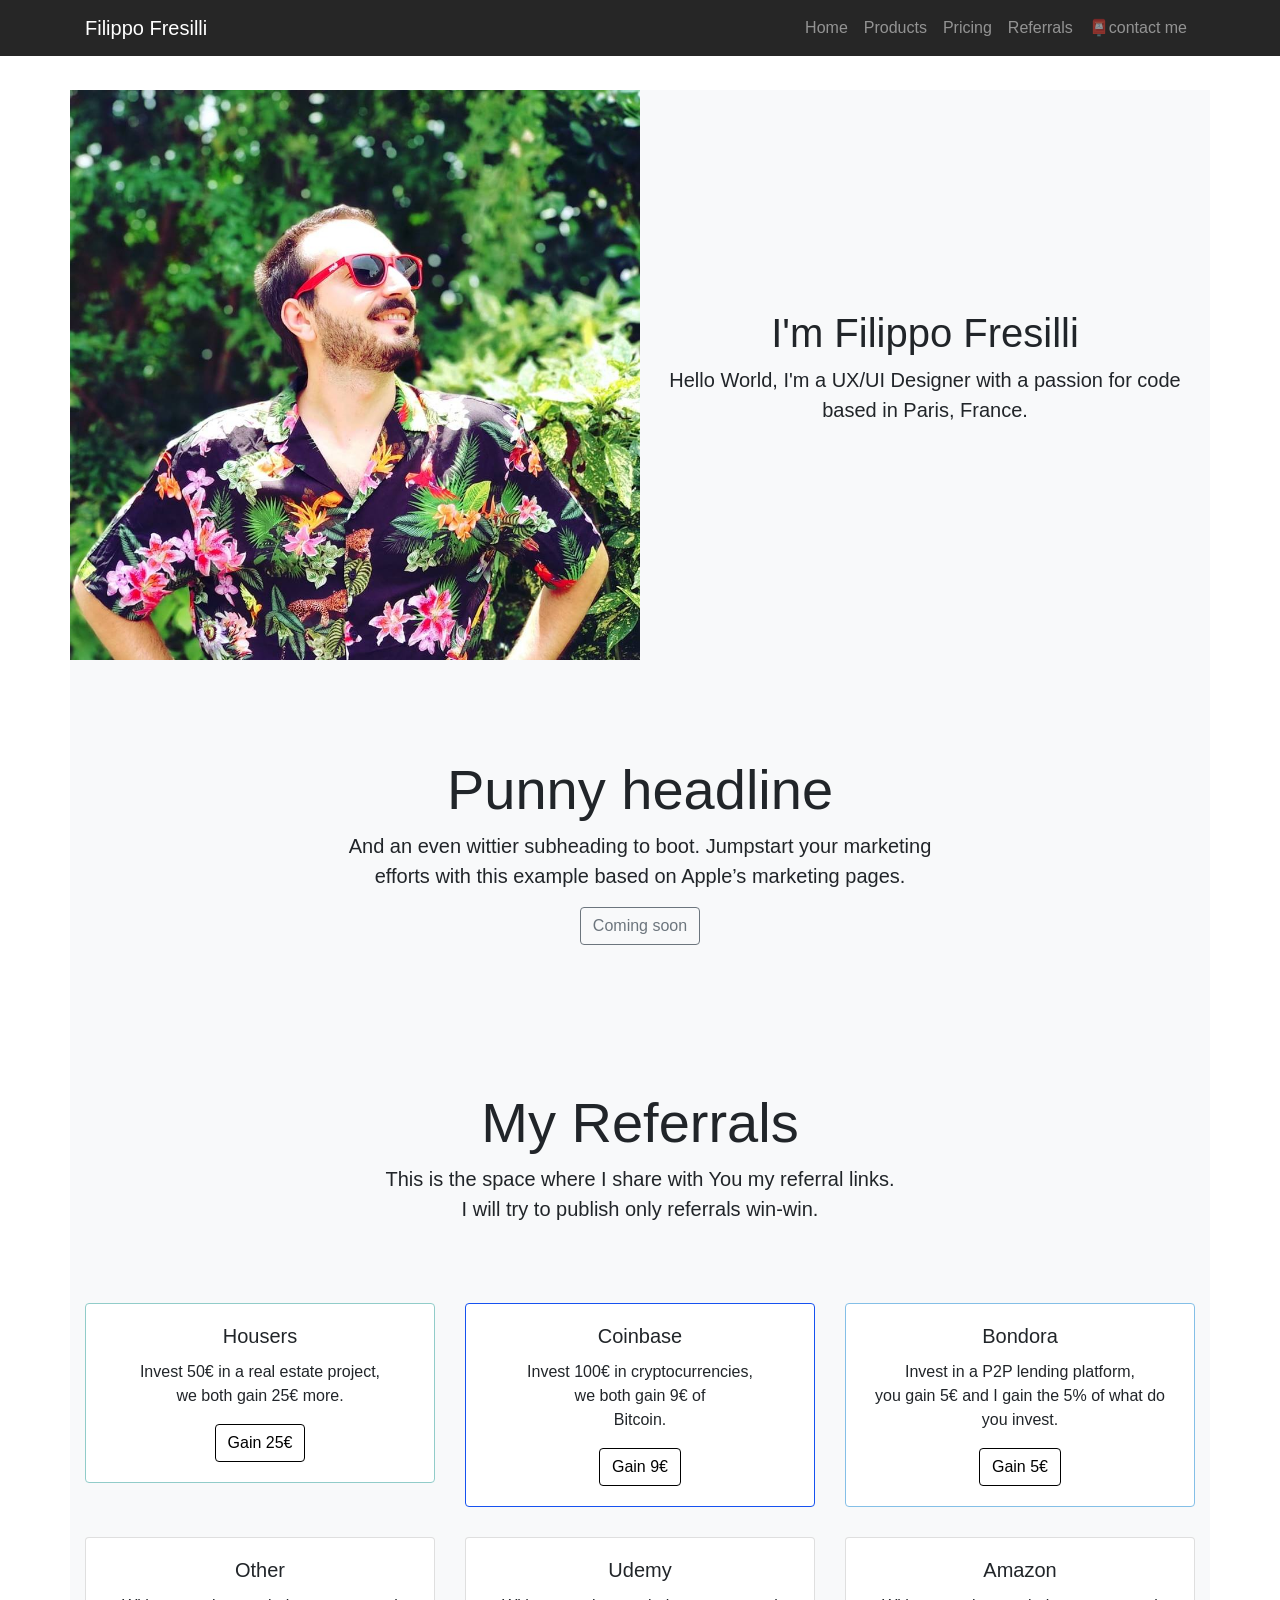
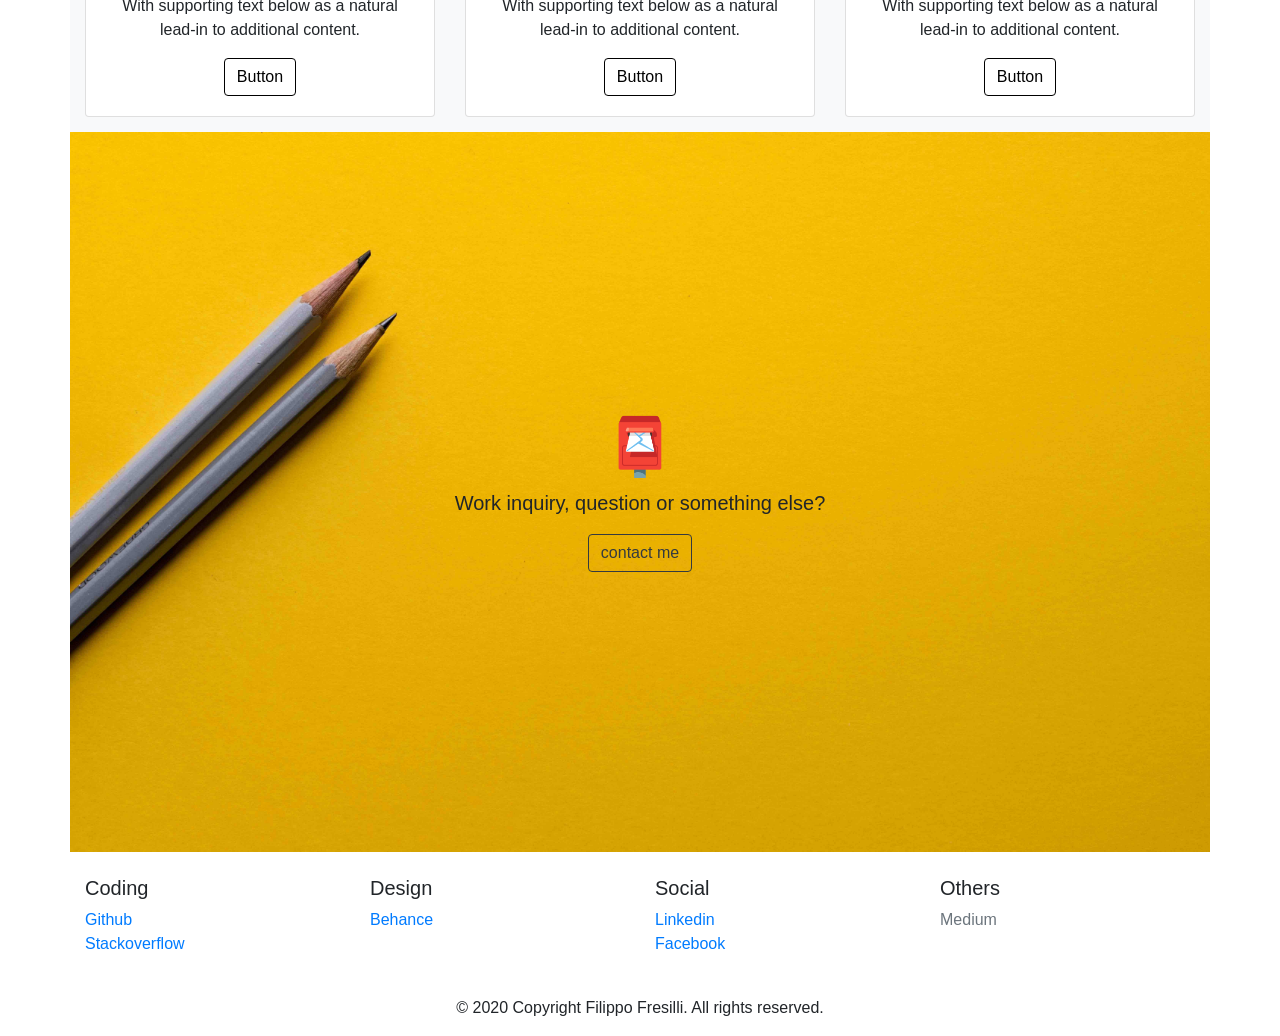
==== index.html @ 0ba167be "updated links" ====
<!DOCTYPE html>
<html lang="en">
  <head>
    <meta charset="UTF-8" />

    <!--====== Title ======-->
    <title>Filippo Fresilli</title>

    <meta name="description" content="Filippo Fresilli website" />
    <meta name="viewport" content="width=device-width, initial-scale=1.0" />

    <!--====== Favicon Icon ======-->
    <link
      rel="shortcut icon"
      href="assets/images/favicon.png"
      type="image/png"
    />

    <!--====== Style CSS ======-->
    <link rel="stylesheet" type="text/css" href="style.css" />

    <!-- Bootstrap CSS -->
    <link
      rel="stylesheet"
      href="https://stackpath.bootstrapcdn.com/bootstrap/4.4.1/css/bootstrap.min.css"
      integrity="sha384-Vkoo8x4CGsO3+Hhxv8T/Q5PaXtkKtu6ug5TOeNV6gBiFeWPGFN9MuhOf23Q9Ifjh"
      crossorigin="anonymous"
    />
    <link
      rel="stylesheet"
      href="https://cdnjs.cloudflare.com/ajax/libs/font-awesome/4.7.0/css/font-awesome.min.css"
    />
  </head>
  <body>
    <!------- Header -------->
    <header class="site-header fixed-top">
      <!------- Navbar -------->
      <nav class="navbar navbar-expand-md navbar-dark">
        <div class="container">
          <a class="navbar-brand mb-0 h1" href="#">Filippo Fresilli</a>
          <button
            class="navbar-toggler"
            type="button"
            data-toggle="collapse"
            data-target="#navbarNav"
            aria-controls="navbarNav"
            aria-expanded="false"
            aria-label="Toggle navigation"
          >
            <span class="navbar-toggler-icon"></span>
          </button>
          <div
            class="collapse navbar-collapse justify-content-end"
            id="navbarNav"
          >
            <ul class="navbar-nav">
              <li class="nav-item">
                <a class="nav-link" href="#">Home</a>
              </li>
              <li class="nav-item">
                <a class="nav-link" href="#">Products</a>
              </li>
              <li class="nav-item">
                <a class="nav-link" href="#">Pricing</a>
              </li>
              <li class="nav-item">
                <a class="nav-link" href="#referrals">Referrals</a>
              </li>
              <li class="nav-item">
                <a class="nav-link" href="#contact">📮contact me</a>
              </li>
            </ul>
          </div>
        </div>
      </nav>
    </header>
    <main class="mt-90px">
      <!------- Home -------->
      <div
        id="home"
        class="container d-flex align-items-center flex-wrap position-relative overflow-hidden bg-light p-0"
      >
        <div class="col-md p-0">
          <picture class="">
            <img
              class="img-fluid"
              src="assets/images/bg/filippofresilli_profile.jpg"
              alt="Sex symbol with hawaiian shirt"
            />
          </picture>
        </div>
        <!-- <div class="col-6 mr-md-3 pt-3 px-3 pt-md-5 px-md-5 overflow-hidden profile-picture">
    </div> -->
        <div class="col-md bg-light p-0 text-center overflow-hidden">
          <div class="my-3 p-3">
            <h1 class="display-5">I'm Filippo Fresilli</h1>
            <p class="lead">
              Hello World, I'm a UX/UI Designer with a passion for code based in Paris, France.
            </p>
          </div>
        </div>
      </div>
      <!------- Something -------->
      <div
        class="container position-relative overflow-hidden p-3 p-md-5 text-center bg-light"
      >
        <div class="col-md-8 p-lg-5 mx-auto">
          <h2 class="display-4 font-weight-normal">Punny headline</h2>
          <p class="lead font-weight-normal">
            And an even wittier subheading to boot. Jumpstart your marketing
            efforts with this example based on Apple’s marketing pages.
          </p>
          <a class="btn btn-outline-secondary" href="#">Coming soon</a>
        </div>
      </div>
      <!------- Referrals -------->
      <div
        class="container position-relative overflow-hidden text-center bg-light"
        id="referrals"
      >
        <div class="p-lg-5 mx-auto">
          <h2 class="display-4 font-weight-normal">My Referrals</h2>
          <p class="lead font-weight-normal">
            This is the space where I share with You my referral links. <br />
            I will try to publish only referrals win-win.
          </p>
        </div>
        <div class="row">
          <!------- Housers -------->
          <div class="col-sm-4 py-15px">
            <div class="housers card">
              <div class="card-body">
                <h5 class="card-title">Housers</h5>
                <p class="card-text">
                  Invest 50€ in a real estate project,<br />
                  we both gain 25€ more.
                </p>
                <a
                  href="http://bit.ly/2mTTSeQ"
                  class="btn btn-cards"
                  target="_blank"
                  >Gain 25€</a
                >
              </div>
            </div>
          </div>
          <!------- Coinbase -------->
          <div class="col-sm-4 py-15px">
            <div class="coinbase card">
              <div class="card-body">
                <h5 class="card-title">Coinbase</h5>
                <p class="card-text">
                  Invest 100€ in cryptocurrencies,<br />
                  we both gain 9€ of <br />Bitcoin.
                </p>
                <a
                  href="https://www.coinbase.com/join/5890622b39e5ce7dceca5818"
                  class="btn btn-cards"
                  target="_blank"
                  >Gain 9€</a
                >
              </div>
            </div>
          </div>
          <!------- Bondora -------->
          <div class="col-sm-4 py-15px">
            <div class="bondora card">
              <div class="card-body">
                <h5 class="card-title">Bondora</h5>
                <p class="card-text">
                  Invest in a P2P lending platform,<br />
                  you gain 5€ and I gain the 5% of what do you invest.
                </p>
                <a
                  href="https://bondora.com/ref/filippof10"
                  class="btn btn-cards"
                  target="_blank"
                  >Gain 5€</a
                >
              </div>
            </div>
          </div>
          <!------- Others -------->
          <div class="col-sm-4 py-15px">
            <div class="card">
              <div class="card-body">
                <h5 class="card-title">Other</h5>
                <p class="card-text">
                  With supporting text below as a natural lead-in to additional
                  content.
                </p>
                <a href="#" class="btn btn-cards">Button</a>
              </div>
            </div>
          </div>
          <!------- Udemy -------->
          <div class="col-sm-4 py-15px">
            <div class="card">
              <div class="card-body">
                <h5 class="card-title">Udemy</h5>
                <p class="card-text">
                  With supporting text below as a natural lead-in to additional
                  content.
                </p>
                <a href="#" class="btn btn-cards">Button</a>
              </div>
            </div>
          </div>
          <!------- Amazon -------->
          <div class="col-sm-4 py-15px">
            <div class="card">
              <div class="card-body">
                <h5 class="card-title">Amazon</h5>
                <p class="card-text">
                  With supporting text below as a natural lead-in to additional
                  content.
                </p>
                <a href="#" class="btn btn-cards" target="_blank">Button</a>
              </div>
            </div>
          </div>
        </div>
      </div>
      <!------- Contact me ------->
      <div
        class="container d-flex justify-content-center align-items-center position-relative overflow-hidden text-center bg-image"
        id="contact"
      >
        <div class="">
          <h2 class="display-4 font-weight-normal">📮</h2>
          <p class="lead font-weight-normal">
            Work inquiry, question or something else?
          </p>
          <a
            class="btn btn-outline-dark"
            href="mailto: filippo.fresilli@gmail.com"
            >contact me</a
          >
        </div>
      </div>
    </main>

    <!-------- Footer ------->
    <footer class="container mt-auto py-4">
      <div class="row">
        <div class="col-6 col-md">
          <h5>Coding</h5>
          <ul class="list-unstyled text-small">
            <li>
              <!--Github-->
              <a href="https://github.com/filippo-fresilli" target="_blank">Github</a>
            </li>
            <li>
              <!--Stackoverflow-->
              <a href="" target="_blank">Stackoverflow</a>
            </li>
          </ul>
        </div>
        <div class="col-6 col-md">
          <h5>Design</h5>
          <ul class="list-unstyled text-small">
            <li>
              <!--Behance-->
              <a href="https://www.behance.net/filippofresilli" target="_blank"
                >Behance</a
              >
            </li>
          </ul>
        </div>
        <div class="col-6 col-md">
          <h5>Social</h5>
          <ul class="list-unstyled text-small">
            <li>
              <!--Linkedin-->
              <a
                href="https://www.linkedin.com/in/filippofresilli/"
                target="_blank"
                >Linkedin</a
              >
            </li>
            <li>
              <!--Facebook-->
              <a
                href="https://www.facebook.com/filippo.fresilli/"
                target="_blank"
              >
                Facebook
              </a>
            </li>
          </ul>
        </div>
        <div class="col-6 col-md">
          <h5>Others</h5>
          <ul class="list-unstyled text-small">
            <li><a class="text-muted" href="#">Medium</a></li>
          </ul>
        </div>
      </div>
    </footer>
    <div class="container text-center">
      <p>© 2020 Copyright Filippo Fresilli. All rights reserved.</p>
    </div>
    <!--<footer class="container">
      <div class="d-flex justify-content-center">
        <p>
        <a href="https://www.linkedin.com/in/filippofresilli/" target="_blank">Linkedin</a>
        &nbsp; | &nbsp;
        <a href="https://www.behance.net/filippo_fre" target="_blank">Behance</a>
        &nbsp; | &nbsp; 
        <a href="https://github.com/filippofre" target="_blank">Github</a>
        &nbsp; | &nbsp; 
        <a href="" target="_blank">Stackoverflow</a>
        &nbsp; | &nbsp; 
        <a href="https://www.facebook.com/filippo.fresilli/" target="_blank">Facebook</a>
        </p>
      </div>
      <div class="d-flex justify-content-center">
      <p>Made on 2020 by Filippo Fresilli, during COVID-19 quarantine.</p>
    </div>
    </footer> -->

    <!-- Optional JavaScript -->
    <script src="main.js"></script>
    <!-- jQuery first, then Popper.js, then Bootstrap JS -->
    <script
      src="https://code.jquery.com/jquery-3.4.1.slim.min.js"
      integrity="sha384-J6qa4849blE2+poT4WnyKhv5vZF5SrPo0iEjwBvKU7imGFAV0wwj1yYfoRSJoZ+n"
      crossorigin="anonymous"
    ></script>
    <script
      src="https://cdn.jsdelivr.net/npm/popper.js@1.16.0/dist/umd/popper.min.js"
      integrity="sha384-Q6E9RHvbIyZFJoft+2mJbHaEWldlvI9IOYy5n3zV9zzTtmI3UksdQRVvoxMfooAo"
      crossorigin="anonymous"
    ></script>
    <script
      src="https://stackpath.bootstrapcdn.com/bootstrap/4.4.1/js/bootstrap.min.js"
      integrity="sha384-wfSDF2E50Y2D1uUdj0O3uMBJnjuUD4Ih7YwaYd1iqfktj0Uod8GCExl3Og8ifwB6"
      crossorigin="anonymous"
    ></script>
  </body>
</html>
---- style.css ----
.mt-90px {
  margin-top: 90px;
}

.py-15px {
  padding-top: 15px;
  padding-bottom: 15px;
}

.site-header {
  background-color: rgba(0, 0, 0, 0.85);
  -webkit-backdrop-filter: saturate(180%) blur(20px);
  backdrop-filter: saturate(180%) blur(20px);
}

.bg-image {
  background-image: url("assets/images/bg/joanna-kosinska-compressed.jpg");
  background-size: cover;
  min-height: 80vh;
}

.profile-picture {
  background-image: url("assets/images/bg/filippofresilli_profile.jpg");
  background-size: cover;
}

/* colors referrals */

.btn-cards {
  color: #000 !important;
  background-color: #fff !important;
  border-color: #000 !important;
}

/* mouse over link */
.btn-cards:hover {
  color: #fff !important;
  background-color: #fd7b61 !important;
  border-color: #fff !important;
}

/* coinbase */

.coinbase {
  border-color: #1652f0 !important;
}

/* visited link
.btn-coinbase:visited {
  background-color: green !important;
} */

/* housers */

.housers {
  border-color: #91ccc9 !important;
}

/* bondora */
.bondora {
  border-color: #84bfe7 !important;
}

/* footer */
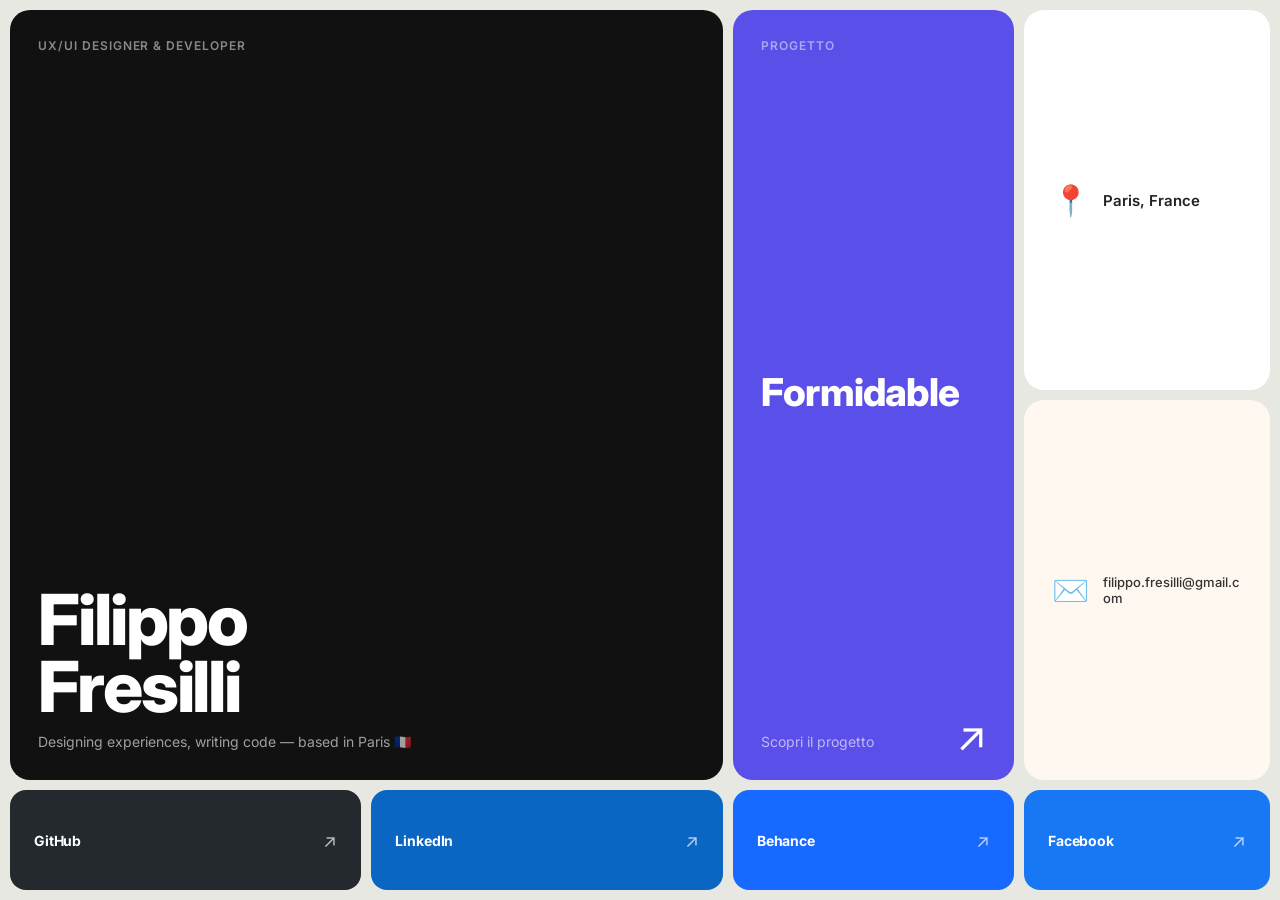
==== commit 8d0e2a24: "Redesign landing page with bento grid layout Replace old Bootstrap page with a full-screen responsiv" ====
--- a/index.html
+++ b/index.html
@@ -1,341 +1,71 @@
 <!DOCTYPE html>
-<html lang="en">
+<html lang="it">
   <head>
     <meta charset="UTF-8" />
-
-    <!--====== Title ======-->
+    <meta name="viewport" content="width=device-width, initial-scale=1.0" />
     <title>Filippo Fresilli</title>
-
-    <meta name="description" content="Filippo Fresilli website" />
-    <meta name="viewport" content="width=device-width, initial-scale=1.0" />
-
-    <!--====== Favicon Icon ======-->
-    <link
-      rel="shortcut icon"
-      href="assets/images/favicon.png"
-      type="image/png"
-    />
-
-    <!--====== Style CSS ======-->
-    <link rel="stylesheet" type="text/css" href="style.css" />
-
-    <!-- Bootstrap CSS -->
-    <link
-      rel="stylesheet"
-      href="https://stackpath.bootstrapcdn.com/bootstrap/4.4.1/css/bootstrap.min.css"
-      integrity="sha384-Vkoo8x4CGsO3+Hhxv8T/Q5PaXtkKtu6ug5TOeNV6gBiFeWPGFN9MuhOf23Q9Ifjh"
-      crossorigin="anonymous"
-    />
-    <link
-      rel="stylesheet"
-      href="https://cdnjs.cloudflare.com/ajax/libs/font-awesome/4.7.0/css/font-awesome.min.css"
-    />
+    <meta name="description" content="Filippo Fresilli — UX/UI Designer & Developer" />
+    <link rel="shortcut icon" href="assets/images/favicon.png" type="image/png" />
+    <link rel="preconnect" href="https://fonts.googleapis.com" />
+    <link rel="preconnect" href="https://fonts.gstatic.com" crossorigin />
+    <link href="https://fonts.googleapis.com/css2?family=Inter:wght@300;400;500;600;700;800&display=swap" rel="stylesheet" />
+    <link rel="stylesheet" href="style.css" />
   </head>
   <body>
-    <!------- Header -------->
-    <header class="site-header fixed-top">
-      <!------- Navbar -------->
-      <nav class="navbar navbar-expand-md navbar-dark">
-        <div class="container">
-          <a class="navbar-brand mb-0 h1" href="#">Filippo Fresilli</a>
-          <button
-            class="navbar-toggler"
-            type="button"
-            data-toggle="collapse"
-            data-target="#navbarNav"
-            aria-controls="navbarNav"
-            aria-expanded="false"
-            aria-label="Toggle navigation"
-          >
-            <span class="navbar-toggler-icon"></span>
-          </button>
-          <div
-            class="collapse navbar-collapse justify-content-end"
-            id="navbarNav"
-          >
-            <ul class="navbar-nav">
-              <li class="nav-item">
-                <a class="nav-link" href="#">Home</a>
-              </li>
-              <li class="nav-item">
-                <a class="nav-link" href="#">Products</a>
-              </li>
-              <li class="nav-item">
-                <a class="nav-link" href="#">Pricing</a>
-              </li>
-              <li class="nav-item">
-                <a class="nav-link" href="#referrals">Referrals</a>
-              </li>
-              <li class="nav-item">
-                <a class="nav-link" href="#contact">📮contact me</a>
-              </li>
-            </ul>
-          </div>
-        </div>
-      </nav>
-    </header>
-    <main class="mt-90px">
-      <!------- Home -------->
-      <div
-        id="home"
-        class="container d-flex align-items-center flex-wrap position-relative overflow-hidden bg-light p-0"
-      >
-        <div class="col-md p-0">
-          <picture class="">
-            <img
-              class="img-fluid"
-              src="assets/images/bg/filippofresilli_profile.jpg"
-              alt="Sex symbol with hawaiian shirt"
-            />
-          </picture>
-        </div>
-        <!-- <div class="col-6 mr-md-3 pt-3 px-3 pt-md-5 px-md-5 overflow-hidden profile-picture">
-    </div> -->
-        <div class="col-md bg-light p-0 text-center overflow-hidden">
-          <div class="my-3 p-3">
-            <h1 class="display-5">I'm Filippo Fresilli</h1>
-            <p class="lead">
-              Hello World, I'm a UX/UI Designer with a passion for code based in Paris, France.
-            </p>
-          </div>
-        </div>
+    <main class="bento">
+
+      <!-- Hero -->
+      <div class="card card-hero">
+        <span class="label">UX/UI Designer & Developer</span>
+        <h1>Filippo<br />Fresilli</h1>
+        <p class="sub">Designing experiences, writing code — based in Paris 🇫🇷</p>
       </div>
-      <!------- Something -------->
-      <div
-        class="container position-relative overflow-hidden p-3 p-md-5 text-center bg-light"
-      >
-        <div class="col-md-8 p-lg-5 mx-auto">
-          <h2 class="display-4 font-weight-normal">Punny headline</h2>
-          <p class="lead font-weight-normal">
-            And an even wittier subheading to boot. Jumpstart your marketing
-            efforts with this example based on Apple’s marketing pages.
-          </p>
-          <a class="btn btn-outline-secondary" href="#">Coming soon</a>
-        </div>
+
+      <!-- Formidable -->
+      <a href="#" class="card card-formidable">
+        <span class="label">Progetto</span>
+        <h2>Formidable</h2>
+        <p class="sub">Scopri il progetto</p>
+        <span class="arrow">↗</span>
+      </a>
+
+      <!-- Posizione -->
+      <div class="card card-location">
+        <span class="emoji">📍</span>
+        <p>Paris, France</p>
       </div>
-      <!------- Referrals -------->
-      <div
-        class="container position-relative overflow-hidden text-center bg-light"
-        id="referrals"
-      >
-        <div class="p-lg-5 mx-auto">
-          <h2 class="display-4 font-weight-normal">My Referrals</h2>
-          <p class="lead font-weight-normal">
-            This is the space where I share with You my referral links. <br />
-            I will try to publish only referrals win-win.
-          </p>
-        </div>
-        <div class="row">
-          <!------- Housers -------->
-          <div class="col-sm-4 py-15px">
-            <div class="housers card">
-              <div class="card-body">
-                <h5 class="card-title">Housers</h5>
-                <p class="card-text">
-                  Invest 50€ in a real estate project,<br />
-                  we both gain 25€ more.
-                </p>
-                <a
-                  href="http://bit.ly/2mTTSeQ"
-                  class="btn btn-cards"
-                  target="_blank"
-                  >Gain 25€</a
-                >
-              </div>
-            </div>
-          </div>
-          <!------- Coinbase -------->
-          <div class="col-sm-4 py-15px">
-            <div class="coinbase card">
-              <div class="card-body">
-                <h5 class="card-title">Coinbase</h5>
-                <p class="card-text">
-                  Invest 100€ in cryptocurrencies,<br />
-                  we both gain 9€ of <br />Bitcoin.
-                </p>
-                <a
-                  href="https://www.coinbase.com/join/5890622b39e5ce7dceca5818"
-                  class="btn btn-cards"
-                  target="_blank"
-                  >Gain 9€</a
-                >
-              </div>
-            </div>
-          </div>
-          <!------- Bondora -------->
-          <div class="col-sm-4 py-15px">
-            <div class="bondora card">
-              <div class="card-body">
-                <h5 class="card-title">Bondora</h5>
-                <p class="card-text">
-                  Invest in a P2P lending platform,<br />
-                  you gain 5€ and I gain the 5% of what do you invest.
-                </p>
-                <a
-                  href="https://bondora.com/ref/filippof10"
-                  class="btn btn-cards"
-                  target="_blank"
-                  >Gain 5€</a
-                >
-              </div>
-            </div>
-          </div>
-          <!------- Others -------->
-          <div class="col-sm-4 py-15px">
-            <div class="card">
-              <div class="card-body">
-                <h5 class="card-title">Other</h5>
-                <p class="card-text">
-                  With supporting text below as a natural lead-in to additional
-                  content.
-                </p>
-                <a href="#" class="btn btn-cards">Button</a>
-              </div>
-            </div>
-          </div>
-          <!------- Udemy -------->
-          <div class="col-sm-4 py-15px">
-            <div class="card">
-              <div class="card-body">
-                <h5 class="card-title">Udemy</h5>
-                <p class="card-text">
-                  With supporting text below as a natural lead-in to additional
-                  content.
-                </p>
-                <a href="#" class="btn btn-cards">Button</a>
-              </div>
-            </div>
-          </div>
-          <!------- Amazon -------->
-          <div class="col-sm-4 py-15px">
-            <div class="card">
-              <div class="card-body">
-                <h5 class="card-title">Amazon</h5>
-                <p class="card-text">
-                  With supporting text below as a natural lead-in to additional
-                  content.
-                </p>
-                <a href="#" class="btn btn-cards" target="_blank">Button</a>
-              </div>
-            </div>
-          </div>
-        </div>
-      </div>
-      <!------- Contact me ------->
-      <div
-        class="container d-flex justify-content-center align-items-center position-relative overflow-hidden text-center bg-image"
-        id="contact"
-      >
-        <div class="">
-          <h2 class="display-4 font-weight-normal">📮</h2>
-          <p class="lead font-weight-normal">
-            Work inquiry, question or something else?
-          </p>
-          <a
-            class="btn btn-outline-dark"
-            href="mailto: filippo.fresilli@gmail.com"
-            >contact me</a
-          >
-        </div>
-      </div>
+
+      <!-- Email -->
+      <a href="mailto:filippo.fresilli@gmail.com" class="card card-email">
+        <span class="emoji">✉️</span>
+        <p>filippo.fresilli@gmail.com</p>
+      </a>
+
+      <!-- GitHub -->
+      <a href="https://github.com/filippo-fresilli" target="_blank" class="card card-social card-github">
+        <span class="social-name">GitHub</span>
+        <span class="arrow-sm">↗</span>
+      </a>
+
+      <!-- LinkedIn -->
+      <a href="https://www.linkedin.com/in/filippofresilli/" target="_blank" class="card card-social card-linkedin">
+        <span class="social-name">LinkedIn</span>
+        <span class="arrow-sm">↗</span>
+      </a>
+
+      <!-- Behance -->
+      <a href="https://www.behance.net/filippofresilli" target="_blank" class="card card-social card-behance">
+        <span class="social-name">Behance</span>
+        <span class="arrow-sm">↗</span>
+      </a>
+
+      <!-- Facebook -->
+      <a href="https://www.facebook.com/filippo.fresilli/" target="_blank" class="card card-social card-facebook">
+        <span class="social-name">Facebook</span>
+        <span class="arrow-sm">↗</span>
+      </a>
+
     </main>
-
-    <!-------- Footer ------->
-    <footer class="container mt-auto py-4">
-      <div class="row">
-        <div class="col-6 col-md">
-          <h5>Coding</h5>
-          <ul class="list-unstyled text-small">
-            <li>
-              <!--Github-->
-              <a href="https://github.com/filippo-fresilli" target="_blank">Github</a>
-            </li>
-            <li>
-              <!--Stackoverflow-->
-              <a href="" target="_blank">Stackoverflow</a>
-            </li>
-          </ul>
-        </div>
-        <div class="col-6 col-md">
-          <h5>Design</h5>
-          <ul class="list-unstyled text-small">
-            <li>
-              <!--Behance-->
-              <a href="https://www.behance.net/filippofresilli" target="_blank"
-                >Behance</a
-              >
-            </li>
-          </ul>
-        </div>
-        <div class="col-6 col-md">
-          <h5>Social</h5>
-          <ul class="list-unstyled text-small">
-            <li>
-              <!--Linkedin-->
-              <a
-                href="https://www.linkedin.com/in/filippofresilli/"
-                target="_blank"
-                >Linkedin</a
-              >
-            </li>
-            <li>
-              <!--Facebook-->
-              <a
-                href="https://www.facebook.com/filippo.fresilli/"
-                target="_blank"
-              >
-                Facebook
-              </a>
-            </li>
-          </ul>
-        </div>
-        <div class="col-6 col-md">
-          <h5>Others</h5>
-          <ul class="list-unstyled text-small">
-            <li><a class="text-muted" href="#">Medium</a></li>
-          </ul>
-        </div>
-      </div>
-    </footer>
-    <div class="container text-center">
-      <p>© 2020 Copyright Filippo Fresilli. All rights reserved.</p>
-    </div>
-    <!--<footer class="container">
-      <div class="d-flex justify-content-center">
-        <p>
-        <a href="https://www.linkedin.com/in/filippofresilli/" target="_blank">Linkedin</a>
-        &nbsp; | &nbsp;
-        <a href="https://www.behance.net/filippo_fre" target="_blank">Behance</a>
-        &nbsp; | &nbsp; 
-        <a href="https://github.com/filippofre" target="_blank">Github</a>
-        &nbsp; | &nbsp; 
-        <a href="" target="_blank">Stackoverflow</a>
-        &nbsp; | &nbsp; 
-        <a href="https://www.facebook.com/filippo.fresilli/" target="_blank">Facebook</a>
-        </p>
-      </div>
-      <div class="d-flex justify-content-center">
-      <p>Made on 2020 by Filippo Fresilli, during COVID-19 quarantine.</p>
-    </div>
-    </footer> -->
-
-    <!-- Optional JavaScript -->
     <script src="main.js"></script>
-    <!-- jQuery first, then Popper.js, then Bootstrap JS -->
-    <script
-      src="https://code.jquery.com/jquery-3.4.1.slim.min.js"
-      integrity="sha384-J6qa4849blE2+poT4WnyKhv5vZF5SrPo0iEjwBvKU7imGFAV0wwj1yYfoRSJoZ+n"
-      crossorigin="anonymous"
-    ></script>
-    <script
-      src="https://cdn.jsdelivr.net/npm/popper.js@1.16.0/dist/umd/popper.min.js"
-      integrity="sha384-Q6E9RHvbIyZFJoft+2mJbHaEWldlvI9IOYy5n3zV9zzTtmI3UksdQRVvoxMfooAo"
-      crossorigin="anonymous"
-    ></script>
-    <script
-      src="https://stackpath.bootstrapcdn.com/bootstrap/4.4.1/js/bootstrap.min.js"
-      integrity="sha384-wfSDF2E50Y2D1uUdj0O3uMBJnjuUD4Ih7YwaYd1iqfktj0Uod8GCExl3Og8ifwB6"
-      crossorigin="anonymous"
-    ></script>
   </body>
 </html>
--- a/style.css
+++ b/style.css
@@ -1,64 +1,227 @@
-.mt-90px {
-  margin-top: 90px;
-}
-
-.py-15px {
-  padding-top: 15px;
-  padding-bottom: 15px;
-}
-
-.site-header {
-  background-color: rgba(0, 0, 0, 0.85);
-  -webkit-backdrop-filter: saturate(180%) blur(20px);
-  backdrop-filter: saturate(180%) blur(20px);
-}
-
-.bg-image {
-  background-image: url("assets/images/bg/joanna-kosinska-compressed.jpg");
-  background-size: cover;
-  min-height: 80vh;
-}
-
-.profile-picture {
-  background-image: url("assets/images/bg/filippofresilli_profile.jpg");
-  background-size: cover;
-}
-
-/* colors referrals */
-
-.btn-cards {
-  color: #000 !important;
-  background-color: #fff !important;
-  border-color: #000 !important;
-}
-
-/* mouse over link */
-.btn-cards:hover {
-  color: #fff !important;
-  background-color: #fd7b61 !important;
-  border-color: #fff !important;
-}
-
-/* coinbase */
-
-.coinbase {
-  border-color: #1652f0 !important;
-}
-
-/* visited link
-.btn-coinbase:visited {
-  background-color: green !important;
-} */
-
-/* housers */
-
-.housers {
-  border-color: #91ccc9 !important;
-}
-
-/* bondora */
-.bondora {
-  border-color: #84bfe7 !important;
-}
-
-/* footer */
+*, *::before, *::after {
+  margin: 0;
+  padding: 0;
+  box-sizing: border-box;
+}
+
+html {
+  height: 100%;
+}
+
+body {
+  font-family: 'Inter', sans-serif;
+  background: #E8E8E2;
+  height: 100%;
+  width: 100%;
+}
+
+/* ── Bento grid ── */
+.bento {
+  display: grid;
+  width: 100%;
+  grid-template-columns: 2fr 2fr 1.6fr 1.4fr;
+  grid-template-rows: 1fr 1fr 100px;
+  grid-template-areas:
+    "hero hero formidable location"
+    "hero hero formidable email"
+    "github linkedin behance facebook";
+  gap: 10px;
+  padding: 10px;
+  height: 100vh;
+}
+
+/* ── Base card ── */
+.card {
+  border-radius: 20px;
+  padding: 28px;
+  display: flex;
+  flex-direction: column;
+  text-decoration: none;
+  color: inherit;
+  transition: transform 0.18s ease, box-shadow 0.18s ease;
+  overflow: hidden;
+  position: relative;
+}
+
+.card:is(a):hover {
+  transform: translateY(-3px);
+  box-shadow: 0 12px 32px rgba(0, 0, 0, 0.12);
+}
+
+/* ── Labels & text ── */
+.label {
+  font-size: 12px;
+  font-weight: 600;
+  text-transform: uppercase;
+  letter-spacing: 0.08em;
+  opacity: 0.5;
+}
+
+.sub {
+  font-size: 14px;
+  font-weight: 400;
+  opacity: 0.6;
+  line-height: 1.5;
+}
+
+/* ── Hero ── */
+.card-hero {
+  grid-area: hero;
+  background: #111111;
+  color: #ffffff;
+  justify-content: flex-end;
+  gap: 10px;
+}
+
+.card-hero .label {
+  position: absolute;
+  top: 28px;
+  left: 28px;
+}
+
+.card-hero h1 {
+  font-size: clamp(52px, 5.5vw, 88px);
+  font-weight: 800;
+  line-height: 0.95;
+  letter-spacing: -0.03em;
+}
+
+/* ── Formidable ── */
+.card-formidable {
+  grid-area: formidable;
+  background: #5B4FE9;
+  color: #ffffff;
+  cursor: pointer;
+  gap: 8px;
+}
+
+.card-formidable h2 {
+  font-size: clamp(32px, 3vw, 48px);
+  font-weight: 800;
+  letter-spacing: -0.02em;
+  flex: 1;
+  display: flex;
+  align-items: center;
+}
+
+.card-formidable .arrow {
+  position: absolute;
+  bottom: 24px;
+  right: 28px;
+  font-size: 42px;
+  line-height: 1;
+  transition: transform 0.18s ease;
+}
+
+.card-formidable:hover .arrow {
+  transform: translate(5px, -5px);
+}
+
+/* ── Location ── */
+.card-location {
+  grid-area: location;
+  background: #ffffff;
+  flex-direction: row;
+  align-items: center;
+  gap: 14px;
+}
+
+.emoji {
+  font-size: 30px;
+  flex-shrink: 0;
+}
+
+.card-location p {
+  font-size: 15px;
+  font-weight: 600;
+  color: #222;
+}
+
+/* ── Email ── */
+.card-email {
+  grid-area: email;
+  background: #FFF8F0;
+  flex-direction: row;
+  align-items: center;
+  gap: 14px;
+}
+
+.card-email p {
+  font-size: 13px;
+  font-weight: 500;
+  color: #333;
+  word-break: break-all;
+}
+
+/* ── Social cards ── */
+.card-social {
+  flex-direction: row;
+  align-items: center;
+  justify-content: space-between;
+  padding: 22px 24px;
+  border-radius: 16px;
+}
+
+.social-name {
+  font-size: 14px;
+  font-weight: 700;
+  letter-spacing: -0.01em;
+}
+
+.arrow-sm {
+  font-size: 18px;
+  opacity: 0.7;
+  transition: transform 0.15s ease, opacity 0.15s ease;
+}
+
+.card-social:hover .arrow-sm {
+  transform: translate(3px, -3px);
+  opacity: 1;
+}
+
+.card-github   { grid-area: github;   background: #24292E; color: #fff; }
+.card-linkedin { grid-area: linkedin; background: #0A66C2; color: #fff; }
+.card-behance  { grid-area: behance;  background: #1769FF; color: #fff; }
+.card-facebook { grid-area: facebook; background: #1877F2; color: #fff; }
+
+/* ── Tablet ── */
+@media (max-width: 1024px) {
+  .bento {
+    grid-template-columns: 1fr 1fr;
+    grid-template-rows: auto;
+    grid-template-areas:
+      "hero       hero"
+      "formidable formidable"
+      "location   email"
+      "github     linkedin"
+      "behance    facebook";
+    height: auto;
+    min-height: 100vh;
+  }
+
+  .card-hero    { min-height: 300px; }
+  .card-formidable { min-height: 200px; }
+  .card-location,
+  .card-email   { min-height: 90px; }
+  .card-social  { min-height: 80px; }
+}
+
+/* ── Mobile ── */
+@media (max-width: 480px) {
+  .bento {
+    grid-template-columns: 1fr;
+    grid-template-areas:
+      "hero"
+      "formidable"
+      "location"
+      "email"
+      "github"
+      "linkedin"
+      "behance"
+      "facebook";
+    gap: 8px;
+    padding: 8px;
+  }
+
+  .card-hero h1 { font-size: 52px; }
+}
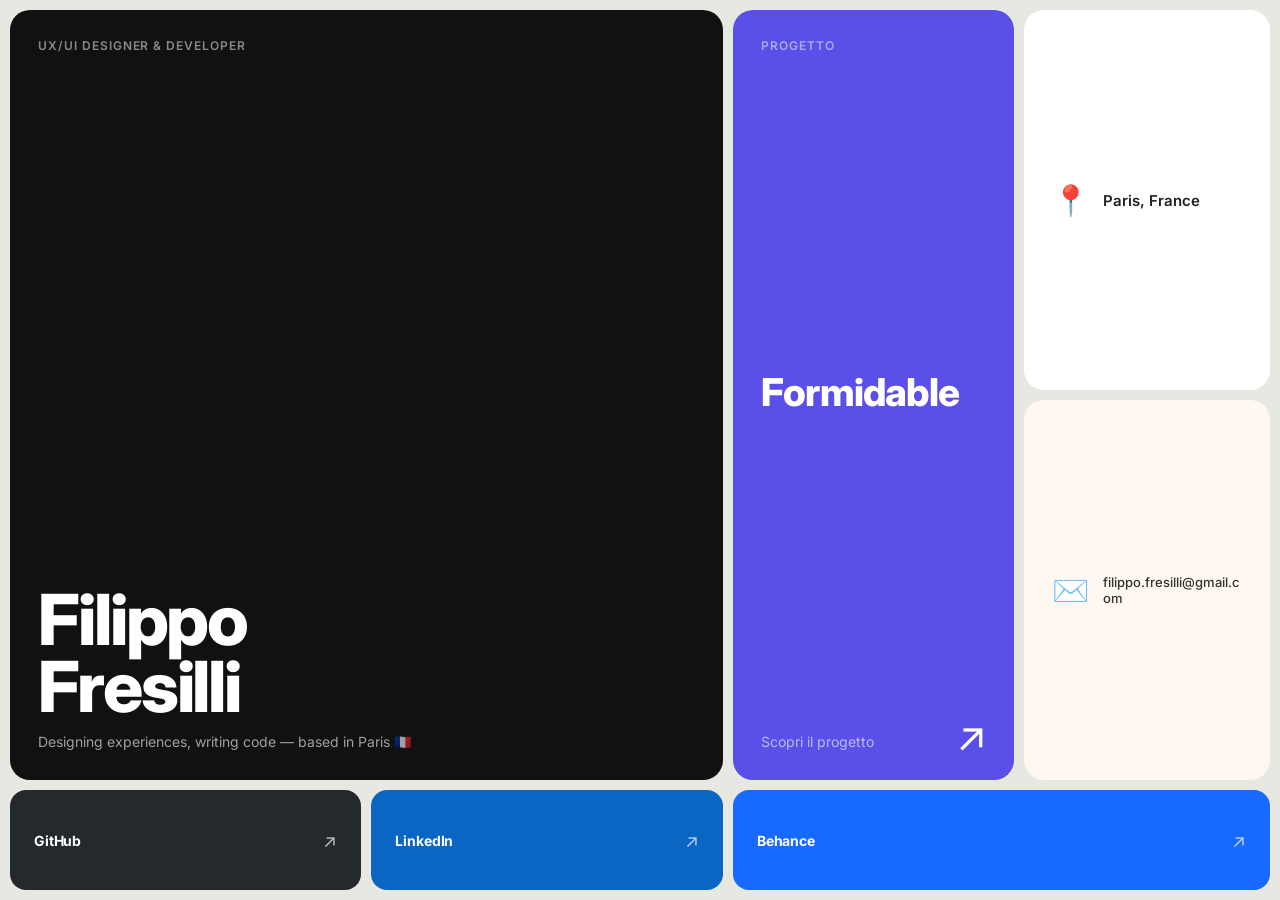
==== commit 239b12b5: "Remove Facebook card from bento grid Behance now spans the last two columns in its place.  Co-Author" ====
--- a/index.html
+++ b/index.html
@@ -59,11 +59,6 @@
         <span class="arrow-sm">↗</span>
       </a>
 
-      <!-- Facebook -->
-      <a href="https://www.facebook.com/filippo.fresilli/" target="_blank" class="card card-social card-facebook">
-        <span class="social-name">Facebook</span>
-        <span class="arrow-sm">↗</span>
-      </a>
 
     </main>
     <script src="main.js"></script>
--- a/style.css
+++ b/style.css
@@ -24,7 +24,7 @@
   grid-template-areas:
     "hero hero formidable location"
     "hero hero formidable email"
-    "github linkedin behance facebook";
+    "github linkedin behance behance";
   gap: 10px;
   padding: 10px;
   height: 100vh;
@@ -182,7 +182,6 @@
 .card-github   { grid-area: github;   background: #24292E; color: #fff; }
 .card-linkedin { grid-area: linkedin; background: #0A66C2; color: #fff; }
 .card-behance  { grid-area: behance;  background: #1769FF; color: #fff; }
-.card-facebook { grid-area: facebook; background: #1877F2; color: #fff; }
 
 /* ── Tablet ── */
 @media (max-width: 1024px) {
@@ -194,7 +193,7 @@
       "formidable formidable"
       "location   email"
       "github     linkedin"
-      "behance    facebook";
+      "behance    behance";
     height: auto;
     min-height: 100vh;
   }
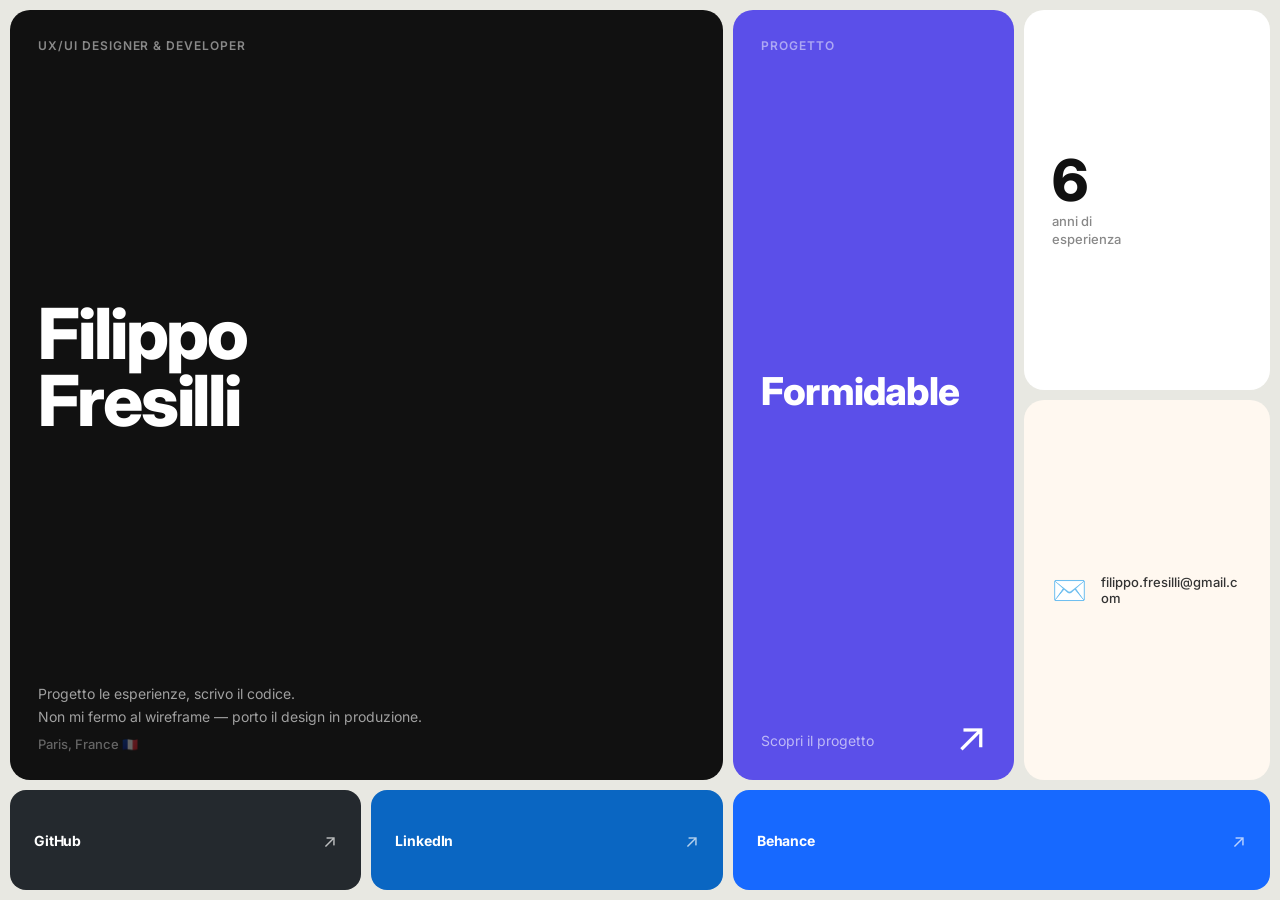
==== commit 9f49ec40: "Update bento: replace location with experience card, enrich hero copy - Remove location card - Add "" ====
--- a/index.html
+++ b/index.html
@@ -18,21 +18,24 @@
       <div class="card card-hero">
         <span class="label">UX/UI Designer & Developer</span>
         <h1>Filippo<br />Fresilli</h1>
-        <p class="sub">Designing experiences, writing code — based in Paris 🇫🇷</p>
+        <div class="hero-bottom">
+          <p class="sub">Progetto le esperienze, scrivo il codice.<br />Non mi fermo al wireframe — porto il design in produzione.</p>
+          <p class="hero-location">Paris, France 🇫🇷</p>
+        </div>
       </div>
 
       <!-- Formidable -->
-      <a href="#" class="card card-formidable">
+      <a href="https://filippo-fresilli.github.io/formidable/" target="_blank" class="card card-formidable">
         <span class="label">Progetto</span>
         <h2>Formidable</h2>
         <p class="sub">Scopri il progetto</p>
         <span class="arrow">↗</span>
       </a>
 
-      <!-- Posizione -->
-      <div class="card card-location">
-        <span class="emoji">📍</span>
-        <p>Paris, France</p>
+      <!-- Anni di esperienza -->
+      <div class="card card-experience">
+        <span class="exp-number">6</span>
+        <span class="exp-label">anni di<br />esperienza</span>
       </div>
 
       <!-- Email -->
@@ -59,7 +62,6 @@
         <span class="arrow-sm">↗</span>
       </a>
 
-
     </main>
     <script src="main.js"></script>
   </body>
--- a/style.css
+++ b/style.css
@@ -22,7 +22,7 @@
   grid-template-columns: 2fr 2fr 1.6fr 1.4fr;
   grid-template-rows: 1fr 1fr 100px;
   grid-template-areas:
-    "hero hero formidable location"
+    "hero hero formidable experience"
     "hero hero formidable email"
     "github linkedin behance behance";
   gap: 10px;
@@ -61,7 +61,7 @@
   font-size: 14px;
   font-weight: 400;
   opacity: 0.6;
-  line-height: 1.5;
+  line-height: 1.6;
 }
 
 /* ── Hero ── */
@@ -69,14 +69,11 @@
   grid-area: hero;
   background: #111111;
   color: #ffffff;
-  justify-content: flex-end;
-  gap: 10px;
+  justify-content: space-between;
 }
 
 .card-hero .label {
-  position: absolute;
-  top: 28px;
-  left: 28px;
+  font-size: 12px;
 }
 
 .card-hero h1 {
@@ -84,6 +81,19 @@
   font-weight: 800;
   line-height: 0.95;
   letter-spacing: -0.03em;
+  margin: auto 0;
+}
+
+.hero-bottom {
+  display: flex;
+  flex-direction: column;
+  gap: 8px;
+}
+
+.hero-location {
+  font-size: 13px;
+  font-weight: 500;
+  opacity: 0.35;
 }
 
 /* ── Formidable ── */
@@ -117,24 +127,28 @@
   transform: translate(5px, -5px);
 }
 
-/* ── Location ── */
-.card-location {
-  grid-area: location;
+/* ── Esperienza ── */
+.card-experience {
+  grid-area: experience;
   background: #ffffff;
-  flex-direction: row;
-  align-items: center;
-  gap: 14px;
-}
-
-.emoji {
-  font-size: 30px;
-  flex-shrink: 0;
-}
-
-.card-location p {
-  font-size: 15px;
-  font-weight: 600;
-  color: #222;
+  justify-content: center;
+  align-items: flex-start;
+  gap: 2px;
+}
+
+.exp-number {
+  font-size: clamp(48px, 4.5vw, 72px);
+  font-weight: 800;
+  line-height: 1;
+  letter-spacing: -0.04em;
+  color: #111;
+}
+
+.exp-label {
+  font-size: 13px;
+  font-weight: 500;
+  color: #888;
+  line-height: 1.4;
 }
 
 /* ── Email ── */
@@ -146,6 +160,11 @@
   gap: 14px;
 }
 
+.emoji {
+  font-size: 28px;
+  flex-shrink: 0;
+}
+
 .card-email p {
   font-size: 13px;
   font-weight: 500;
@@ -189,20 +208,20 @@
     grid-template-columns: 1fr 1fr;
     grid-template-rows: auto;
     grid-template-areas:
-      "hero       hero"
-      "formidable formidable"
-      "location   email"
-      "github     linkedin"
-      "behance    behance";
+      "hero        hero"
+      "formidable  formidable"
+      "experience  email"
+      "github      linkedin"
+      "behance     behance";
     height: auto;
     min-height: 100vh;
   }
 
-  .card-hero    { min-height: 300px; }
+  .card-hero       { min-height: 300px; }
   .card-formidable { min-height: 200px; }
-  .card-location,
-  .card-email   { min-height: 90px; }
-  .card-social  { min-height: 80px; }
+  .card-experience,
+  .card-email      { min-height: 90px; }
+  .card-social     { min-height: 80px; }
 }
 
 /* ── Mobile ── */
@@ -212,12 +231,11 @@
     grid-template-areas:
       "hero"
       "formidable"
-      "location"
+      "experience"
       "email"
       "github"
       "linkedin"
-      "behance"
-      "facebook";
+      "behance";
     gap: 8px;
     padding: 8px;
   }
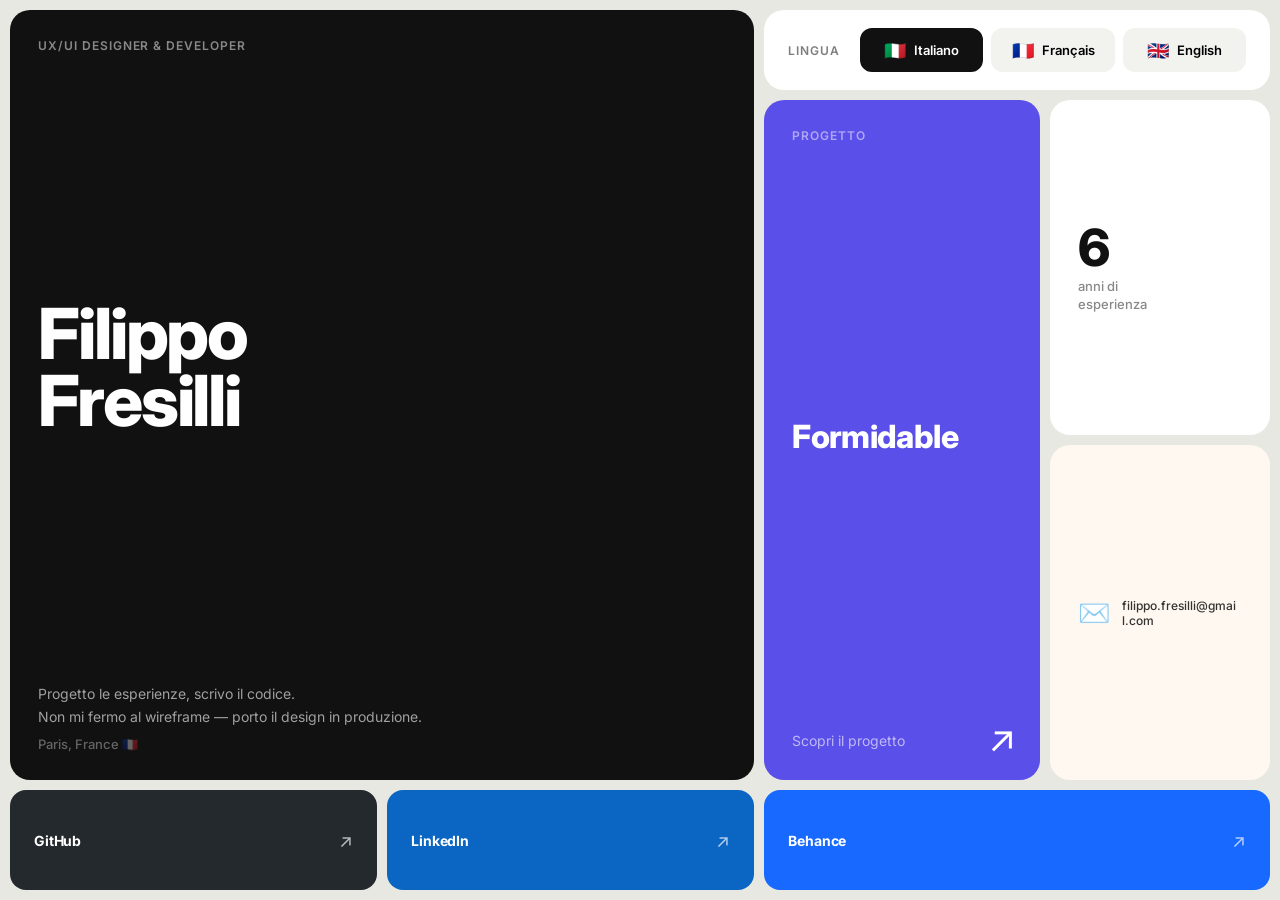
==== commit dc60133c: "Add language selector card (IT/FR/EN) and update bento layout - New horizontal lang card above Formi" ====
--- a/index.html
+++ b/index.html
@@ -16,26 +16,26 @@
 
       <!-- Hero -->
       <div class="card card-hero">
-        <span class="label">UX/UI Designer & Developer</span>
+        <span class="label" data-i18n="heroLabel"></span>
         <h1>Filippo<br />Fresilli</h1>
         <div class="hero-bottom">
-          <p class="sub">Progetto le esperienze, scrivo il codice.<br />Non mi fermo al wireframe — porto il design in produzione.</p>
+          <p class="sub" data-i18n="heroSub"></p>
           <p class="hero-location">Paris, France 🇫🇷</p>
         </div>
       </div>
 
       <!-- Formidable -->
       <a href="https://filippo-fresilli.github.io/formidable/" target="_blank" class="card card-formidable">
-        <span class="label">Progetto</span>
+        <span class="label" data-i18n="projectLabel"></span>
         <h2>Formidable</h2>
-        <p class="sub">Scopri il progetto</p>
+        <p class="sub" data-i18n="projectSub"></p>
         <span class="arrow">↗</span>
       </a>
 
       <!-- Anni di esperienza -->
       <div class="card card-experience">
         <span class="exp-number">6</span>
-        <span class="exp-label">anni di<br />esperienza</span>
+        <span class="exp-label" data-i18n="expLabel"></span>
       </div>
 
       <!-- Email -->
@@ -43,6 +43,25 @@
         <span class="emoji">✉️</span>
         <p>filippo.fresilli@gmail.com</p>
       </a>
+
+      <!-- Lingua -->
+      <div class="card card-lang">
+        <span class="label" data-i18n="langLabel"></span>
+        <div class="lang-options">
+          <button class="lang-btn" data-lang="it">
+            <span class="lang-flag">🇮🇹</span>
+            <span class="lang-name">Italiano</span>
+          </button>
+          <button class="lang-btn" data-lang="fr">
+            <span class="lang-flag">🇫🇷</span>
+            <span class="lang-name">Français</span>
+          </button>
+          <button class="lang-btn" data-lang="en">
+            <span class="lang-flag">🇬🇧</span>
+            <span class="lang-name">English</span>
+          </button>
+        </div>
+      </div>
 
       <!-- GitHub -->
       <a href="https://github.com/filippo-fresilli" target="_blank" class="card card-social card-github">
--- a/style.css
+++ b/style.css
@@ -4,9 +4,7 @@
   box-sizing: border-box;
 }
 
-html {
-  height: 100%;
-}
+html { height: 100%; }
 
 body {
   font-family: 'Inter', sans-serif;
@@ -19,11 +17,12 @@
 .bento {
   display: grid;
   width: 100%;
-  grid-template-columns: 2fr 2fr 1.6fr 1.4fr;
-  grid-template-rows: 1fr 1fr 100px;
+  grid-template-columns: 2fr 2fr 1.5fr 1.2fr;
+  grid-template-rows: 80px 1fr 1fr 100px;
   grid-template-areas:
-    "hero hero formidable experience"
-    "hero hero formidable email"
+    "hero hero lang        lang"
+    "hero hero formidable  experience"
+    "hero hero formidable  email"
     "github linkedin behance behance";
   gap: 10px;
   padding: 10px;
@@ -72,10 +71,6 @@
   justify-content: space-between;
 }
 
-.card-hero .label {
-  font-size: 12px;
-}
-
 .card-hero h1 {
   font-size: clamp(52px, 5.5vw, 88px);
   font-weight: 800;
@@ -106,7 +101,7 @@
 }
 
 .card-formidable h2 {
-  font-size: clamp(32px, 3vw, 48px);
+  font-size: clamp(28px, 2.5vw, 44px);
   font-weight: 800;
   letter-spacing: -0.02em;
   flex: 1;
@@ -117,8 +112,8 @@
 .card-formidable .arrow {
   position: absolute;
   bottom: 24px;
-  right: 28px;
-  font-size: 42px;
+  right: 24px;
+  font-size: 38px;
   line-height: 1;
   transition: transform 0.18s ease;
 }
@@ -132,12 +127,11 @@
   grid-area: experience;
   background: #ffffff;
   justify-content: center;
-  align-items: flex-start;
-  gap: 2px;
+  gap: 4px;
 }
 
 .exp-number {
-  font-size: clamp(48px, 4.5vw, 72px);
+  font-size: clamp(44px, 4vw, 68px);
   font-weight: 800;
   line-height: 1;
   letter-spacing: -0.04em;
@@ -157,19 +151,73 @@
   background: #FFF8F0;
   flex-direction: row;
   align-items: center;
-  gap: 14px;
+  gap: 12px;
 }
 
 .emoji {
-  font-size: 28px;
+  font-size: 26px;
   flex-shrink: 0;
 }
 
 .card-email p {
-  font-size: 13px;
+  font-size: 12px;
   font-weight: 500;
   color: #333;
   word-break: break-all;
+}
+
+/* ── Language card ── */
+.card-lang {
+  grid-area: lang;
+  background: #ffffff;
+  padding: 18px 24px;
+  flex-direction: row;
+  align-items: center;
+  gap: 20px;
+}
+
+.card-lang .label {
+  white-space: nowrap;
+  flex-shrink: 0;
+}
+
+.lang-options {
+  display: flex;
+  flex-direction: row;
+  gap: 8px;
+  flex: 1;
+}
+
+.lang-btn {
+  flex: 1;
+  display: flex;
+  align-items: center;
+  justify-content: center;
+  gap: 8px;
+  height: 44px;
+  border-radius: 12px;
+  border: 2px solid transparent;
+  background: #F2F2EE;
+  cursor: pointer;
+  font-family: inherit;
+  transition: background 0.15s ease, border-color 0.15s ease, color 0.15s ease;
+}
+
+.lang-btn:hover {
+  background: #E8E8E2;
+}
+
+.lang-btn.active {
+  background: #111111;
+  border-color: #111111;
+  color: #ffffff;
+}
+
+.lang-flag { font-size: 18px; }
+
+.lang-name {
+  font-size: 13px;
+  font-weight: 600;
 }
 
 /* ── Social cards ── */
@@ -209,6 +257,7 @@
     grid-template-rows: auto;
     grid-template-areas:
       "hero        hero"
+      "lang        lang"
       "formidable  formidable"
       "experience  email"
       "github      linkedin"
@@ -217,11 +266,12 @@
     min-height: 100vh;
   }
 
-  .card-hero       { min-height: 300px; }
-  .card-formidable { min-height: 200px; }
+  .card-hero        { min-height: 300px; }
+  .card-formidable  { min-height: 200px; }
+  .card-lang        { min-height: 80px; }
   .card-experience,
-  .card-email      { min-height: 90px; }
-  .card-social     { min-height: 80px; }
+  .card-email       { min-height: 90px; }
+  .card-social      { min-height: 80px; }
 }
 
 /* ── Mobile ── */
@@ -230,6 +280,7 @@
     grid-template-columns: 1fr;
     grid-template-areas:
       "hero"
+      "lang"
       "formidable"
       "experience"
       "email"
@@ -240,5 +291,7 @@
     padding: 8px;
   }
 
-  .card-hero h1 { font-size: 52px; }
-}
+  .card-hero h1  { font-size: 52px; }
+  .card-lang     { min-height: 80px; }
+  .lang-name     { display: none; }
+}
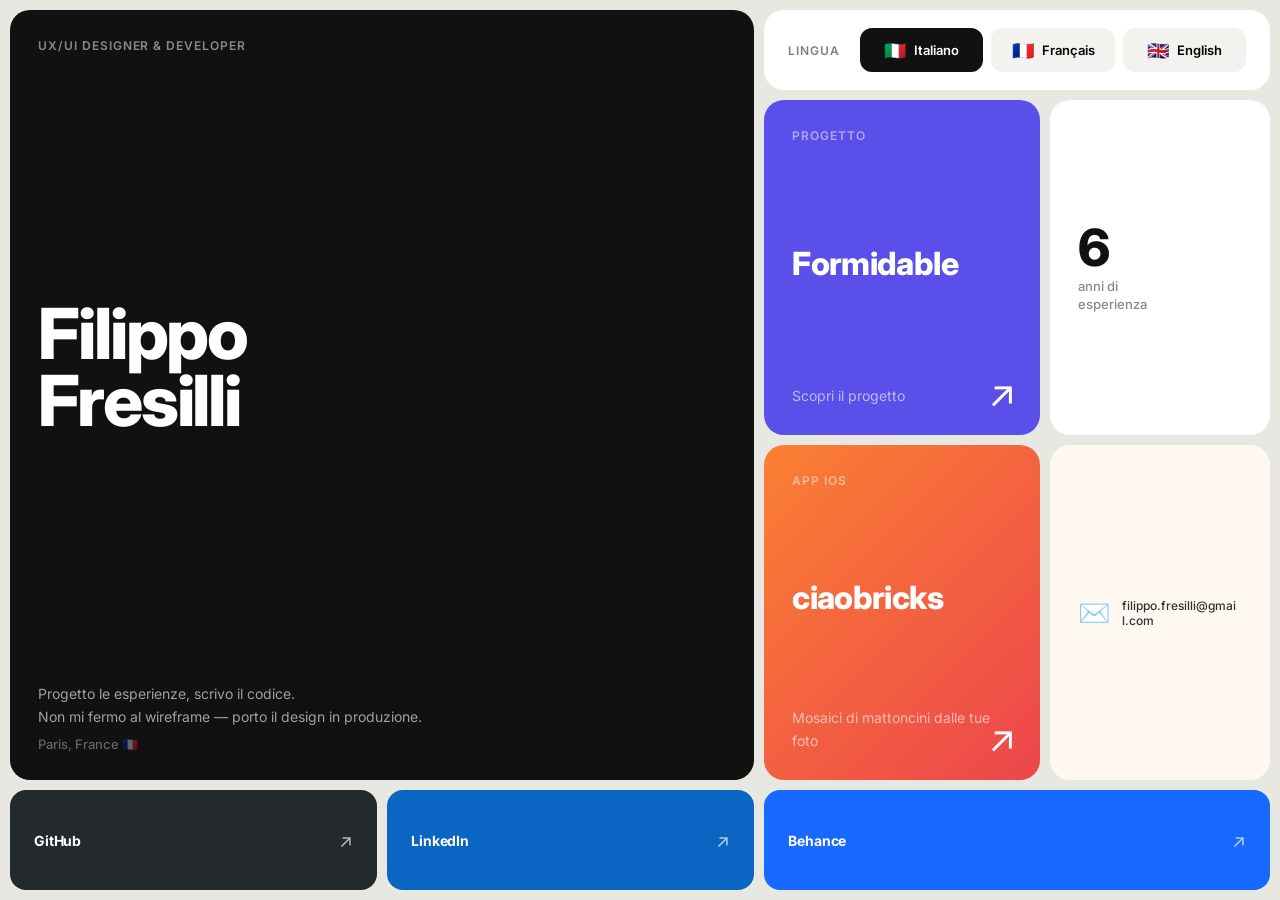
==== commit 83e3fe7e: "Add ciaobricks card to homepage bento Place a ciaobricks project card directly below Formidable in t" ====
--- a/index.html
+++ b/index.html
@@ -29,6 +29,14 @@
         <span class="label" data-i18n="projectLabel"></span>
         <h2>Formidable</h2>
         <p class="sub" data-i18n="projectSub"></p>
+        <span class="arrow">↗</span>
+      </a>
+
+      <!-- ciaobricks -->
+      <a href="https://filippo-fresilli.github.io/ciaobricks-landing/" target="_blank" class="card card-ciaobricks">
+        <span class="label" data-i18n="ciaobricksLabel"></span>
+        <h2>ciaobricks</h2>
+        <p class="sub" data-i18n="ciaobricksSub"></p>
         <span class="arrow">↗</span>
       </a>
 
--- a/style.css
+++ b/style.css
@@ -22,7 +22,7 @@
   grid-template-areas:
     "hero hero lang        lang"
     "hero hero formidable  experience"
-    "hero hero formidable  email"
+    "hero hero ciaobricks  email"
     "github linkedin behance behance";
   gap: 10px;
   padding: 10px;
@@ -119,6 +119,37 @@
 }
 
 .card-formidable:hover .arrow {
+  transform: translate(5px, -5px);
+}
+
+/* ── ciaobricks ── */
+.card-ciaobricks {
+  grid-area: ciaobricks;
+  background: linear-gradient(135deg, #FA8033, #ED454C);
+  color: #ffffff;
+  cursor: pointer;
+  gap: 8px;
+}
+
+.card-ciaobricks h2 {
+  font-size: clamp(28px, 2.5vw, 44px);
+  font-weight: 800;
+  letter-spacing: -0.02em;
+  flex: 1;
+  display: flex;
+  align-items: center;
+}
+
+.card-ciaobricks .arrow {
+  position: absolute;
+  bottom: 24px;
+  right: 24px;
+  font-size: 38px;
+  line-height: 1;
+  transition: transform 0.18s ease;
+}
+
+.card-ciaobricks:hover .arrow {
   transform: translate(5px, -5px);
 }
 
@@ -259,6 +290,7 @@
       "hero        hero"
       "lang        lang"
       "formidable  formidable"
+      "ciaobricks  ciaobricks"
       "experience  email"
       "github      linkedin"
       "behance     behance";
@@ -268,6 +300,7 @@
 
   .card-hero        { min-height: 300px; }
   .card-formidable  { min-height: 200px; }
+  .card-ciaobricks  { min-height: 200px; }
   .card-lang        { min-height: 80px; }
   .card-experience,
   .card-email       { min-height: 90px; }
@@ -282,6 +315,7 @@
       "hero"
       "lang"
       "formidable"
+      "ciaobricks"
       "experience"
       "email"
       "github"
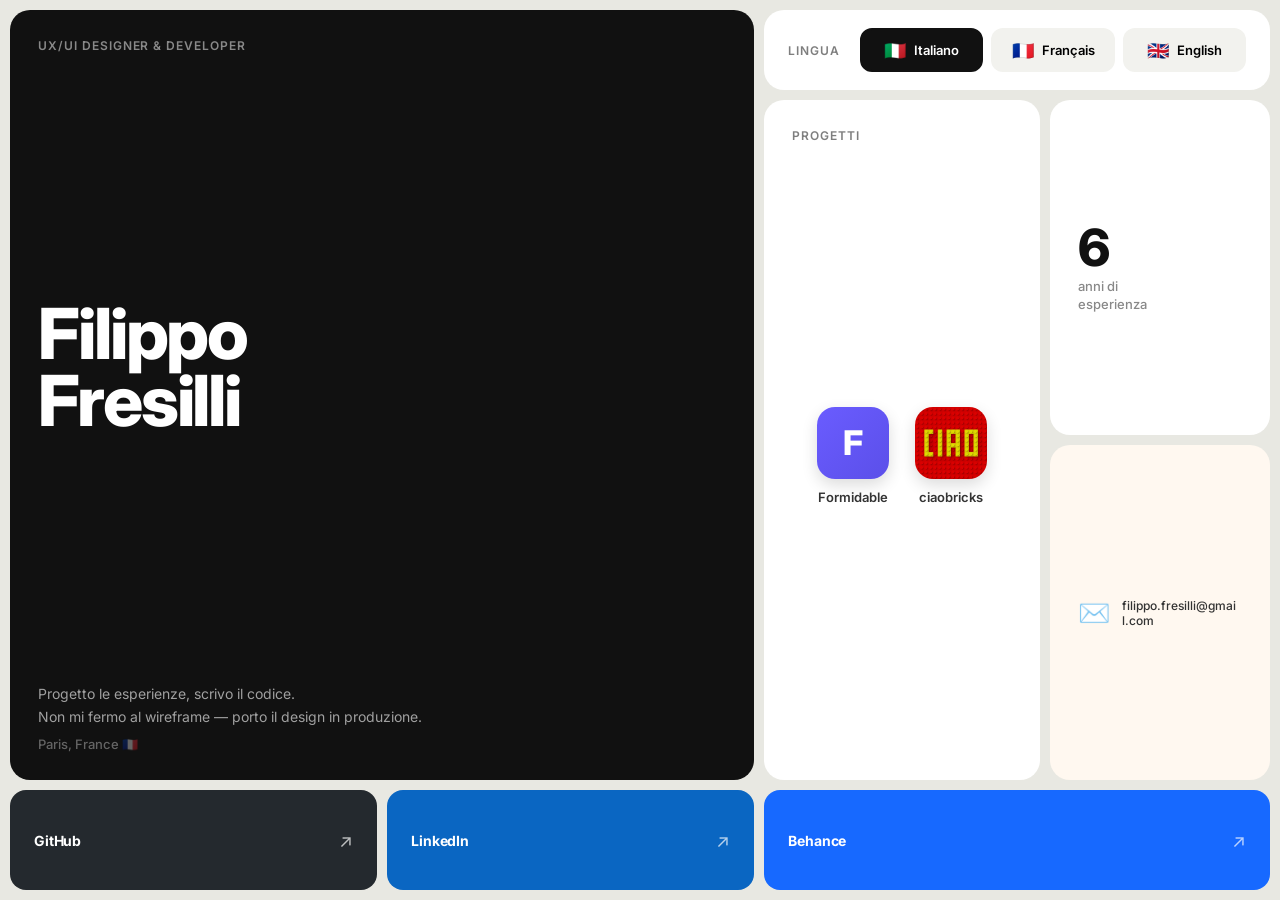
==== commit d37136ba: "Merge projects into a single card with app-icon tiles Replace the separate Formidable and ciaobricks" ====
--- a/index.html
+++ b/index.html
@@ -24,21 +24,20 @@
         </div>
       </div>
 
-      <!-- Formidable -->
-      <a href="https://filippo-fresilli.github.io/formidable/" target="_blank" class="card card-formidable">
-        <span class="label" data-i18n="projectLabel"></span>
-        <h2>Formidable</h2>
-        <p class="sub" data-i18n="projectSub"></p>
-        <span class="arrow">↗</span>
-      </a>
-
-      <!-- ciaobricks -->
-      <a href="https://filippo-fresilli.github.io/ciaobricks-landing/" target="_blank" class="card card-ciaobricks">
-        <span class="label" data-i18n="ciaobricksLabel"></span>
-        <h2>ciaobricks</h2>
-        <p class="sub" data-i18n="ciaobricksSub"></p>
-        <span class="arrow">↗</span>
-      </a>
+      <!-- Progetti -->
+      <div class="card card-projects">
+        <span class="label" data-i18n="projectsLabel"></span>
+        <div class="app-grid">
+          <a href="https://filippo-fresilli.github.io/formidable/" target="_blank" class="app-tile">
+            <span class="app-icon app-icon-formidable" aria-hidden="true">F</span>
+            <span class="app-name">Formidable</span>
+          </a>
+          <a href="https://filippo-fresilli.github.io/ciaobricks-landing/" target="_blank" class="app-tile">
+            <img class="app-icon" src="assets/images/ciaobricks.png" alt="Icona ciaobricks" width="72" height="72" />
+            <span class="app-name">ciaobricks</span>
+          </a>
+        </div>
+      </div>
 
       <!-- Anni di esperienza -->
       <div class="card card-experience">
--- a/style.css
+++ b/style.css
@@ -21,8 +21,8 @@
   grid-template-rows: 80px 1fr 1fr 100px;
   grid-template-areas:
     "hero hero lang        lang"
-    "hero hero formidable  experience"
-    "hero hero ciaobricks  email"
+    "hero hero projects    experience"
+    "hero hero projects    email"
     "github linkedin behance behance";
   gap: 10px;
   padding: 10px;
@@ -91,66 +91,59 @@
   opacity: 0.35;
 }
 
-/* ── Formidable ── */
-.card-formidable {
-  grid-area: formidable;
-  background: #5B4FE9;
+/* ── Progetti (icone app) ── */
+.card-projects {
+  grid-area: projects;
+  background: #ffffff;
+  gap: 16px;
+}
+
+.app-grid {
+  flex: 1;
+  display: flex;
+  align-items: center;
+  justify-content: center;
+  gap: 26px;
+  flex-wrap: wrap;
+}
+
+.app-tile {
+  display: flex;
+  flex-direction: column;
+  align-items: center;
+  gap: 10px;
+  text-decoration: none;
+  color: inherit;
+}
+
+.app-icon {
+  width: 72px;
+  height: 72px;
+  border-radius: 18px;
+  object-fit: cover;
+  display: block;
+  box-shadow: 0 6px 16px rgba(0, 0, 0, 0.14);
+  transition: transform 0.18s ease, box-shadow 0.18s ease;
+}
+
+.app-tile:hover .app-icon {
+  transform: translateY(-4px);
+  box-shadow: 0 12px 26px rgba(0, 0, 0, 0.2);
+}
+
+.app-icon-formidable {
+  display: grid;
+  place-items: center;
+  background: linear-gradient(135deg, #6A5CFF, #5B4FE9);
   color: #ffffff;
-  cursor: pointer;
-  gap: 8px;
-}
-
-.card-formidable h2 {
-  font-size: clamp(28px, 2.5vw, 44px);
+  font-size: 34px;
   font-weight: 800;
-  letter-spacing: -0.02em;
-  flex: 1;
-  display: flex;
-  align-items: center;
-}
-
-.card-formidable .arrow {
-  position: absolute;
-  bottom: 24px;
-  right: 24px;
-  font-size: 38px;
-  line-height: 1;
-  transition: transform 0.18s ease;
-}
-
-.card-formidable:hover .arrow {
-  transform: translate(5px, -5px);
-}
-
-/* ── ciaobricks ── */
-.card-ciaobricks {
-  grid-area: ciaobricks;
-  background: linear-gradient(135deg, #FA8033, #ED454C);
-  color: #ffffff;
-  cursor: pointer;
-  gap: 8px;
-}
-
-.card-ciaobricks h2 {
-  font-size: clamp(28px, 2.5vw, 44px);
-  font-weight: 800;
-  letter-spacing: -0.02em;
-  flex: 1;
-  display: flex;
-  align-items: center;
-}
-
-.card-ciaobricks .arrow {
-  position: absolute;
-  bottom: 24px;
-  right: 24px;
-  font-size: 38px;
-  line-height: 1;
-  transition: transform 0.18s ease;
-}
-
-.card-ciaobricks:hover .arrow {
-  transform: translate(5px, -5px);
+}
+
+.app-name {
+  font-size: 13px;
+  font-weight: 600;
+  color: #333;
 }
 
 /* ── Esperienza ── */
@@ -289,8 +282,7 @@
     grid-template-areas:
       "hero        hero"
       "lang        lang"
-      "formidable  formidable"
-      "ciaobricks  ciaobricks"
+      "projects    projects"
       "experience  email"
       "github      linkedin"
       "behance     behance";
@@ -299,8 +291,7 @@
   }
 
   .card-hero        { min-height: 300px; }
-  .card-formidable  { min-height: 200px; }
-  .card-ciaobricks  { min-height: 200px; }
+  .card-projects    { min-height: 200px; }
   .card-lang        { min-height: 80px; }
   .card-experience,
   .card-email       { min-height: 90px; }
@@ -314,8 +305,7 @@
     grid-template-areas:
       "hero"
       "lang"
-      "formidable"
-      "ciaobricks"
+      "projects"
       "experience"
       "email"
       "github"
